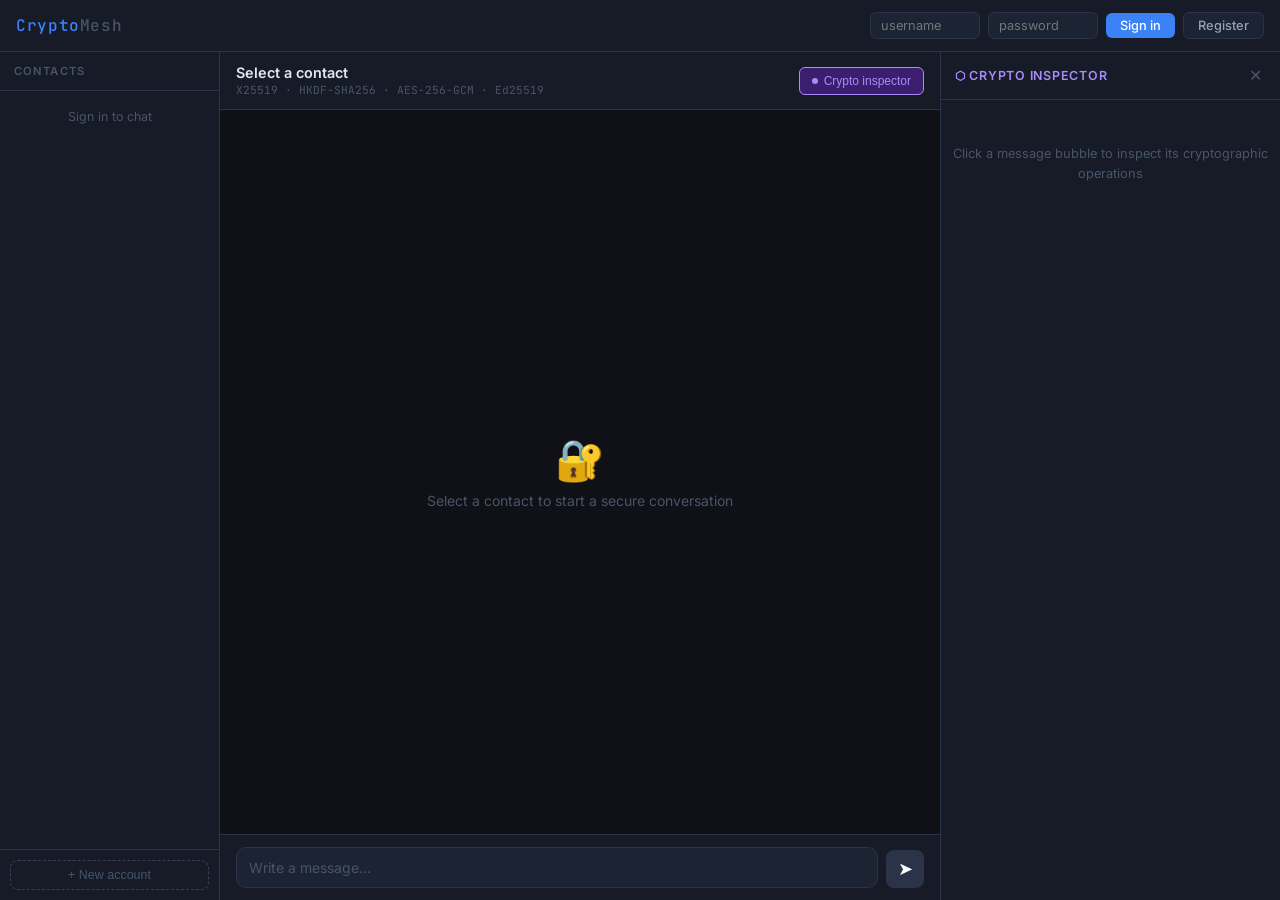
==== static/index.html @ d724ac61 "Added secure messaging with end-to-end encryption: user registration/login, encrypted message exchan" ====
<!doctype html>
<html lang="en">
  <head>
    <meta charset="UTF-8" />
    <meta name="viewport" content="width=device-width, initial-scale=1.0" />
    <title>CryptoMesh</title>
    <link rel="preconnect" href="https://fonts.googleapis.com" />
    <link
      href="https://fonts.googleapis.com/css2?family=Inter:wght@400;500;600&family=JetBrains+Mono:wght@400;500&display=swap"
      rel="stylesheet"
    />
    <link rel="stylesheet" href="/static/css/style.css" />
  </head>
  <body>
    <div class="topbar">
      <div class="logo">Crypto<em>Mesh</em></div>
      <div class="auth-area" id="auth-login">
        <input type="text" id="login-user" placeholder="username" />
        <input type="password" id="login-pass" placeholder="password" />
        <button class="btn btn-blue" onclick="doLogin()">Sign in</button>
        <button class="btn btn-ghost" onclick="openRegModal()">Register</button>
      </div>
      <div class="auth-area" id="auth-logged" style="display: none">
        <span
          class="user-badge"
          id="user-badge"
          style="display: inline-block"
        ></span>
        <button class="btn btn-ghost" onclick="doLogout()">Sign out</button>
      </div>
    </div>

    <div class="shell">
      <div class="sidebar">
        <div class="sidebar-header"><h3>Contacts</h3></div>
        <div class="user-list" id="user-list">
          <div
            style="
              color: var(--text3);
              font-size: 0.78rem;
              padding: 10px;
              text-align: center;
            "
          >
            Sign in to chat
          </div>
        </div>
        <div class="sidebar-footer">
          <button class="new-user-btn" onclick="openRegModal()">
            + New account
          </button>
        </div>
      </div>

      <div class="chat-area">
        <div class="chat-header">
          <div>
            <div class="chat-title" id="chat-title">Select a contact</div>
            <div class="chat-subtitle" id="chat-subtitle">
              X25519 · HKDF-SHA256 · AES-256-GCM · Ed25519
            </div>
          </div>
          <button class="btn-inspector" onclick="toggleInspector()">
            <span class="dot"></span> Crypto inspector
          </button>
        </div>

        <div class="messages" id="messages">
          <div class="empty-chat">
            <div class="icon">🔐</div>
            <p>Select a contact to start a secure conversation</p>
          </div>
        </div>

        <div class="compose">
          <textarea
            id="compose-input"
            placeholder="Write a message…"
            rows="1"
            disabled
            onkeydown="
              if (event.key === 'Enter' && !event.shiftKey) {
                event.preventDefault();
                doSend();
              }
            "
            oninput="
              this.style.height = 'auto';
              this.style.height = this.scrollHeight + 'px';
            "
          ></textarea>
          <button class="btn-send" id="btn-send" onclick="doSend()" disabled>
            ➤
          </button>
        </div>
      </div>

      <div class="inspector" id="inspector">
        <div class="inspector-header">
          <h3>⬡ Crypto inspector</h3>
          <button class="btn-close-inspector" onclick="toggleInspector()">
            ✕
          </button>
        </div>
        <div class="inspector-body" id="inspector-body">
          <div class="insp-placeholder">
            Click a message bubble to inspect its cryptographic operations
          </div>
        </div>
      </div>
    </div>

    <div class="modal-overlay" id="reg-modal">
      <div class="modal">
        <h3>Create account</h3>
        <div class="alert alert-err" id="reg-err"></div>
        <div class="alert alert-ok" id="reg-ok"></div>
        <div class="field">
          <label>Username</label
          ><input type="text" id="reg-user" placeholder="alice" />
        </div>
        <div class="field">
          <label>Password</label
          ><input type="password" id="reg-pass" placeholder="••••••••" />
        </div>
        <div class="modal-actions">
          <button class="btn btn-blue" onclick="doRegister()" style="flex: 1">
            Register
          </button>
          <button class="btn btn-ghost" onclick="closeRegModal()">
            Cancel
          </button>
        </div>
      </div>
    </div>

    <script src="/static/js/app.js"></script>
  </body>
</html>
---- static/css/style.css ----
*,
*::before,
*::after {
  box-sizing: border-box;
  margin: 0;
  padding: 0;
}

:root {
  --bg: #0f1117;
  --surface: #161b27;
  --card: #1c2333;
  --border: #2a3347;
  --border2: #364057;
  --accent: #3b82f6;
  --accent-dim: #1e3a5f;
  --green: #22c55e;
  --green-dim: #14532d;
  --amber: #f59e0b;
  --red: #ef4444;
  --purple: #a78bfa;
  --purple-dim: #3b1f6e;
  --text: #e2e8f0;
  --text2: #94a3b8;
  --text3: #475569;
  --mono: "JetBrains Mono", monospace;
  --sans: "Inter", sans-serif;
  --radius: 10px;
}

body {
  font-family: var(--sans);
  background: var(--bg);
  color: var(--text);
  height: 100vh;
  display: flex;
  flex-direction: column;
  overflow: hidden;
}

/* ── top bar ── */
.topbar {
  display: flex;
  align-items: center;
  justify-content: space-between;
  padding: 0 1rem;
  height: 52px;
  border-bottom: 1px solid var(--border);
  background: var(--surface);
  flex-shrink: 0;
}
.logo {
  font-family: var(--mono);
  font-size: 1rem;
  font-weight: 500;
  color: var(--accent);
  letter-spacing: 0.04em;
}
.logo em {
  color: var(--text3);
  font-style: normal;
}

.auth-area {
  display: flex;
  gap: 8px;
  align-items: center;
}
.auth-area input {
  background: var(--card);
  border: 1px solid var(--border);
  border-radius: 6px;
  color: var(--text);
  font-family: var(--sans);
  font-size: 0.8rem;
  padding: 5px 10px;
  outline: none;
  width: 110px;
}
.auth-area input:focus {
  border-color: var(--accent);
}
.btn {
  padding: 5px 14px;
  border-radius: 6px;
  border: none;
  font-family: var(--sans);
  font-size: 0.8rem;
  font-weight: 500;
  cursor: pointer;
  transition: all 0.15s;
}
.btn-blue {
  background: var(--accent);
  color: #fff;
}
.btn-blue:hover {
  background: #2563eb;
}
.btn-ghost {
  background: var(--card);
  color: var(--text2);
  border: 1px solid var(--border);
}
.btn-ghost:hover {
  color: var(--text);
  border-color: var(--border2);
}
.btn:disabled {
  opacity: 0.4;
  cursor: not-allowed;
}

.user-badge {
  font-family: var(--mono);
  font-size: 0.72rem;
  padding: 4px 10px;
  border-radius: 20px;
  background: var(--accent-dim);
  color: var(--accent);
  border: 1px solid var(--accent);
  display: none;
}

/* ── shell ── */
.shell {
  flex: 1;
  display: flex;
  overflow: hidden;
}

/* ── left sidebar: user list ── */
.sidebar {
  width: 220px;
  border-right: 1px solid var(--border);
  display: flex;
  flex-direction: column;
  background: var(--surface);
  flex-shrink: 0;
}
.sidebar-header {
  padding: 12px 14px;
  border-bottom: 1px solid var(--border);
}
.sidebar-header h3 {
  font-size: 0.7rem;
  font-weight: 600;
  letter-spacing: 0.1em;
  text-transform: uppercase;
  color: var(--text3);
}
.user-list {
  flex: 1;
  overflow-y: auto;
  padding: 8px;
}
.user-item {
  display: flex;
  align-items: center;
  gap: 10px;
  padding: 9px 10px;
  border-radius: 8px;
  cursor: pointer;
  transition: background 0.1s;
  border: 1px solid transparent;
}
.user-item:hover {
  background: var(--card);
}
.user-item.active {
  background: var(--accent-dim);
  border-color: rgba(59, 130, 246, 0.3);
}
.user-item.active .uname {
  color: var(--accent);
}
.avatar {
  width: 34px;
  height: 34px;
  border-radius: 50%;
  display: flex;
  align-items: center;
  justify-content: center;
  font-weight: 600;
  font-size: 0.75rem;
  flex-shrink: 0;
}
.uname {
  font-size: 0.82rem;
  font-weight: 500;
}
.ustatus {
  font-size: 0.65rem;
  color: var(--text3);
}

.sidebar-footer {
  padding: 10px;
  border-top: 1px solid var(--border);
}
.new-user-btn {
  width: 100%;
  padding: 7px;
  border: 1px dashed var(--border2);
  border-radius: 8px;
  background: none;
  color: var(--text3);
  font-size: 0.78rem;
  cursor: pointer;
  transition: all 0.15s;
}
.new-user-btn:hover {
  color: var(--text);
  border-color: var(--accent);
}

/* ── chat area ── */
.chat-area {
  flex: 1;
  display: flex;
  flex-direction: column;
  overflow: hidden;
}

.chat-header {
  padding: 12px 16px;
  border-bottom: 1px solid var(--border);
  display: flex;
  align-items: center;
  justify-content: space-between;
  background: var(--surface);
  flex-shrink: 0;
}
.chat-title {
  font-size: 0.9rem;
  font-weight: 600;
}
.chat-subtitle {
  font-size: 0.7rem;
  color: var(--text3);
  margin-top: 2px;
  font-family: var(--mono);
}

.btn-inspector {
  display: flex;
  align-items: center;
  gap: 6px;
  padding: 6px 12px;
  border-radius: 6px;
  border: 1px solid var(--purple);
  background: var(--purple-dim);
  color: var(--purple);
  font-size: 0.75rem;
  font-weight: 500;
  cursor: pointer;
  transition: all 0.15s;
}
.btn-inspector:hover {
  background: rgba(167, 139, 250, 0.2);
}
.btn-inspector .dot {
  width: 6px;
  height: 6px;
  border-radius: 50%;
  background: var(--purple);
}

.messages {
  flex: 1;
  overflow-y: auto;
  padding: 16px;
  display: flex;
  flex-direction: column;
  gap: 10px;
}

/* ── message bubbles ── */
.msg-row {
  display: flex;
  gap: 8px;
  max-width: 75%;
}
.msg-row.sent {
  align-self: flex-end;
  flex-direction: row-reverse;
}
.msg-row.received {
  align-self: flex-start;
}

.bubble-avatar {
  width: 28px;
  height: 28px;
  border-radius: 50%;
  font-size: 0.65rem;
  font-weight: 600;
  display: flex;
  align-items: center;
  justify-content: center;
  flex-shrink: 0;
  align-self: flex-end;
}

.bubble-wrap {
  display: flex;
  flex-direction: column;
  gap: 3px;
}
.msg-row.sent .bubble-wrap {
  align-items: flex-end;
}

.bubble {
  padding: 9px 13px;
  border-radius: 16px;
  font-size: 0.875rem;
  line-height: 1.5;
  position: relative;
  cursor: pointer;
  transition: opacity 0.15s;
}
.bubble:hover {
  opacity: 0.9;
}
.msg-row.sent .bubble {
  background: var(--accent);
  color: #fff;
  border-bottom-right-radius: 4px;
}
.msg-row.received .bubble {
  background: var(--card);
  color: var(--text);
  border: 1px solid var(--border);
  border-bottom-left-radius: 4px;
}

.bubble-meta {
  display: flex;
  align-items: center;
  gap: 6px;
}
.bubble-time {
  font-size: 0.62rem;
  color: var(--text3);
}
.sig-ok {
  font-size: 0.6rem;
  color: var(--green);
  font-family: var(--mono);
}
.sig-bad {
  font-size: 0.6rem;
  color: var(--red);
  font-family: var(--mono);
}
.crypto-hint {
  font-size: 0.6rem;
  color: var(--text3);
  font-family: var(--mono);
}

/* ── compose ── */
.compose {
  padding: 12px 16px;
  border-top: 1px solid var(--border);
  display: flex;
  gap: 8px;
  align-items: flex-end;
  background: var(--surface);
  flex-shrink: 0;
}
.compose textarea {
  flex: 1;
  background: var(--card);
  border: 1px solid var(--border);
  border-radius: 10px;
  color: var(--text);
  font-family: var(--sans);
  font-size: 0.875rem;
  padding: 9px 12px;
  outline: none;
  resize: none;
  min-height: 40px;
  max-height: 120px;
  line-height: 1.5;
}
.compose textarea:focus {
  border-color: var(--accent);
}
.compose textarea::placeholder {
  color: var(--text3);
}
.btn-send {
  width: 38px;
  height: 38px;
  border-radius: 8px;
  border: none;
  background: var(--accent);
  color: #fff;
  cursor: pointer;
  font-size: 1.1rem;
  display: flex;
  align-items: center;
  justify-content: center;
  transition: background 0.15s;
  flex-shrink: 0;
}
.btn-send:hover {
  background: #2563eb;
}
.btn-send:disabled {
  background: var(--border);
  cursor: not-allowed;
}

.empty-chat {
  flex: 1;
  display: flex;
  flex-direction: column;
  align-items: center;
  justify-content: center;
  gap: 8px;
  color: var(--text3);
}
.empty-chat .icon {
  font-size: 2.5rem;
}
.empty-chat p {
  font-size: 0.875rem;
}

/* ── inspector panel ── */
.inspector {
  width: 340px;
  border-left: 1px solid var(--border);
  background: var(--surface);
  display: flex;
  flex-direction: column;
  overflow: hidden;
  transition: width 0.2s ease;
}
.inspector.hidden {
  width: 0;
  overflow: hidden;
  border: none;
}

.inspector-header {
  padding: 12px 14px;
  border-bottom: 1px solid var(--border);
  display: flex;
  align-items: center;
  justify-content: space-between;
  flex-shrink: 0;
}
.inspector-header h3 {
  font-size: 0.78rem;
  font-weight: 600;
  color: var(--purple);
  letter-spacing: 0.06em;
  text-transform: uppercase;
}
.btn-close-inspector {
  background: none;
  border: none;
  color: var(--text3);
  cursor: pointer;
  font-size: 1rem;
  padding: 2px 4px;
  border-radius: 4px;
}
.btn-close-inspector:hover {
  color: var(--text);
  background: var(--card);
}

.inspector-body {
  flex: 1;
  overflow-y: auto;
  padding: 12px;
}

.insp-placeholder {
  color: var(--text3);
  font-size: 0.8rem;
  text-align: center;
  margin-top: 2rem;
  line-height: 1.6;
}

.insp-section {
  margin-bottom: 14px;
}
.insp-label {
  font-size: 0.62rem;
  font-weight: 600;
  letter-spacing: 0.1em;
  text-transform: uppercase;
  color: var(--text3);
  margin-bottom: 6px;
}

.step-item {
  padding: 8px 10px;
  background: var(--card);
  border-radius: 7px;
  margin-bottom: 6px;
  border-left: 3px solid var(--border2);
  animation: fadeUp 0.25s ease forwards;
  opacity: 0;
}
.step-item.dh {
  border-left-color: var(--green);
}
.step-item.kdf {
  border-left-color: var(--accent);
}
.step-item.enc {
  border-left-color: var(--purple);
}
.step-item.sig {
  border-left-color: var(--amber);
}
.step-item.auth {
  border-left-color: var(--red);
}
.step-item.save {
  border-left-color: var(--text3);
}

@keyframes fadeUp {
  from {
    opacity: 0;
    transform: translateY(6px);
  }
  to {
    opacity: 1;
    transform: none;
  }
}

.step-name {
  font-size: 0.78rem;
  font-weight: 500;
  margin-bottom: 4px;
}
.step-detail {
  font-family: var(--mono);
  font-size: 0.65rem;
  color: var(--text2);
  word-break: break-all;
  line-height: 1.55;
}

.tag {
  display: inline-block;
  font-family: var(--mono);
  font-size: 0.58rem;
  padding: 1px 6px;
  border-radius: 4px;
  margin-right: 4px;
}
.tag-dh {
  background: rgba(34, 197, 94, 0.12);
  color: var(--green);
}
.tag-enc {
  background: rgba(167, 139, 250, 0.12);
  color: var(--purple);
}
.tag-sig {
  background: rgba(245, 158, 11, 0.12);
  color: var(--amber);
}
.tag-kdf {
  background: rgba(59, 130, 246, 0.12);
  color: var(--accent);
}

.algo-badge {
  font-family: var(--mono);
  font-size: 0.65rem;
  padding: 5px 9px;
  background: var(--card);
  border: 1px solid var(--border);
  border-radius: 6px;
  color: var(--text2);
  word-break: break-all;
  line-height: 1.6;
}

/* ── register modal ── */
.modal-overlay {
  position: fixed;
  inset: 0;
  background: rgba(0, 0, 0, 0.6);
  display: flex;
  align-items: center;
  justify-content: center;
  z-index: 100;
  display: none;
}
.modal-overlay.show {
  display: flex;
}
.modal {
  background: var(--surface);
  border: 1px solid var(--border);
  border-radius: 14px;
  padding: 1.5rem;
  width: 340px;
}
.modal h3 {
  font-size: 1rem;
  font-weight: 600;
  margin-bottom: 1rem;
}
.field {
  margin-bottom: 0.85rem;
}
.field label {
  display: block;
  font-size: 0.72rem;
  color: var(--text3);
  margin-bottom: 4px;
  font-weight: 500;
}
.field input {
  width: 100%;
  background: var(--card);
  border: 1px solid var(--border);
  border-radius: 7px;
  color: var(--text);
  font-family: var(--sans);
  font-size: 0.85rem;
  padding: 7px 11px;
  outline: none;
}
.field input:focus {
  border-color: var(--accent);
}
.modal-actions {
  display: flex;
  gap: 8px;
  margin-top: 1.1rem;
}
.alert {
  padding: 7px 10px;
  border-radius: 6px;
  font-size: 0.78rem;
  margin-bottom: 0.75rem;
  display: none;
}
.alert.show {
  display: block;
}
.alert-err {
  background: rgba(239, 68, 68, 0.1);
  border: 1px solid var(--red);
  color: var(--red);
}
.alert-ok {
  background: rgba(34, 197, 94, 0.1);
  border: 1px solid var(--green);
  color: var(--green);
}

/* scrollbar */
::-webkit-scrollbar {
  width: 5px;
}
::-webkit-scrollbar-track {
  background: transparent;
}
::-webkit-scrollbar-thumb {
  background: var(--border2);
  border-radius: 4px;
}
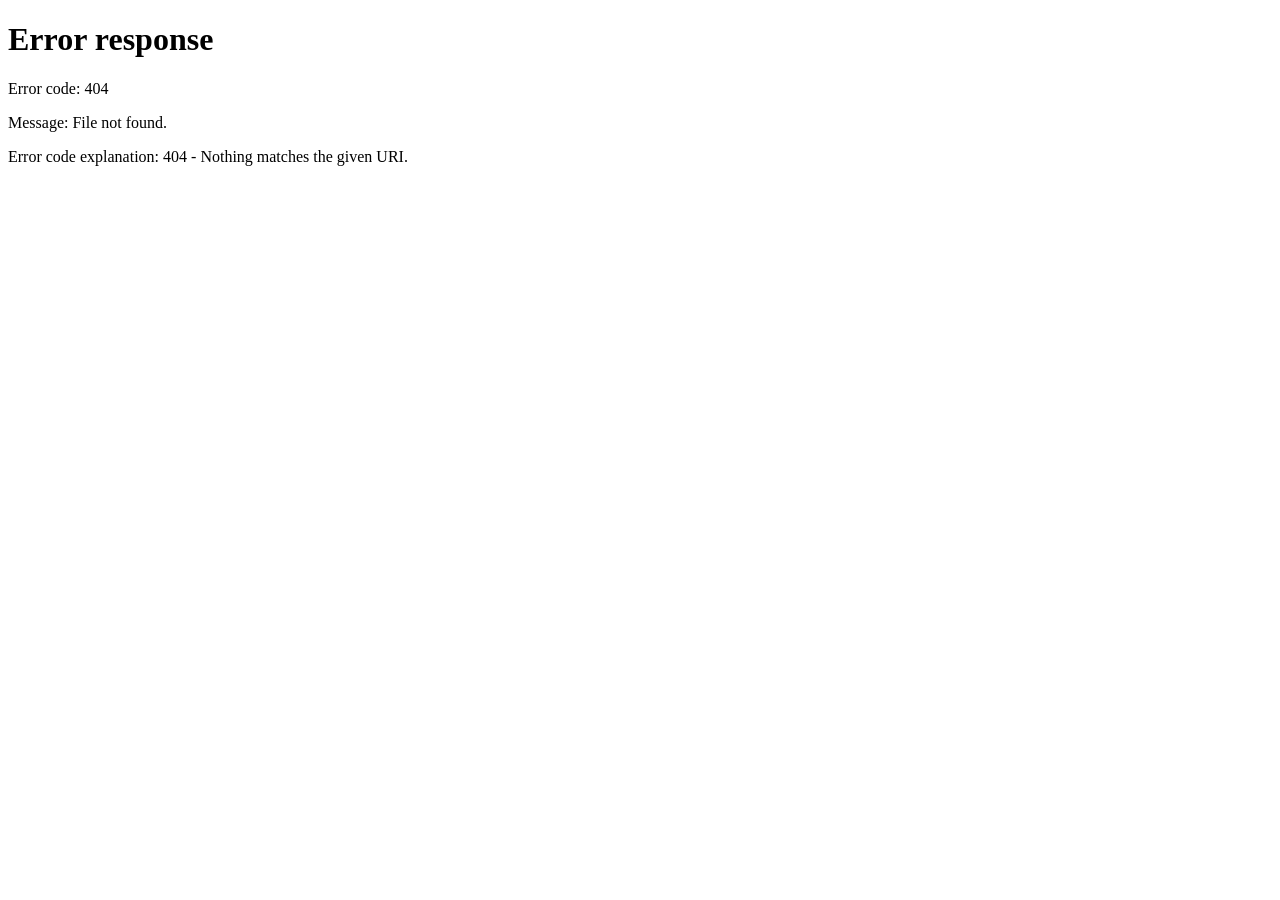
==== commit d0db0db7: "add login and registration pages with authentication logic" ====
--- a/static/index.html
+++ b/static/index.html
@@ -14,13 +14,7 @@
   <body>
     <div class="topbar">
       <div class="logo">Crypto<em>Mesh</em></div>
-      <div class="auth-area" id="auth-login">
-        <input type="text" id="login-user" placeholder="username" />
-        <input type="password" id="login-pass" placeholder="password" />
-        <button class="btn btn-blue" onclick="doLogin()">Sign in</button>
-        <button class="btn btn-ghost" onclick="openRegModal()">Register</button>
-      </div>
-      <div class="auth-area" id="auth-logged" style="display: none">
+      <div class="auth-area">
         <span
           class="user-badge"
           id="user-badge"
@@ -33,20 +27,12 @@
     <div class="shell">
       <div class="sidebar">
         <div class="sidebar-header"><h3>Contacts</h3></div>
-        <div class="user-list" id="user-list">
-          <div
-            style="
-              color: var(--text3);
-              font-size: 0.78rem;
-              padding: 10px;
-              text-align: center;
-            "
+        <div class="user-list" id="user-list"></div>
+        <div class="sidebar-footer">
+          <button
+            class="new-user-btn"
+            onclick="window.location.href = '/register'"
           >
-            Sign in to chat
-          </div>
-        </div>
-        <div class="sidebar-footer">
-          <button class="new-user-btn" onclick="openRegModal()">
             + New account
           </button>
         </div>
@@ -56,8 +42,8 @@
         <div class="chat-header">
           <div>
             <div class="chat-title" id="chat-title">Select a contact</div>
-            <div class="chat-subtitle" id="chat-subtitle">
-              X25519 · HKDF-SHA256 · AES-256-GCM · Ed25519
+            <div class="chat-subtitle">
+              DH (RFC 3526) · STS · RSA-PSS · AES-256-GCM
             </div>
           </div>
           <button class="btn-inspector" onclick="toggleInspector()">
@@ -110,30 +96,6 @@
       </div>
     </div>
 
-    <div class="modal-overlay" id="reg-modal">
-      <div class="modal">
-        <h3>Create account</h3>
-        <div class="alert alert-err" id="reg-err"></div>
-        <div class="alert alert-ok" id="reg-ok"></div>
-        <div class="field">
-          <label>Username</label
-          ><input type="text" id="reg-user" placeholder="alice" />
-        </div>
-        <div class="field">
-          <label>Password</label
-          ><input type="password" id="reg-pass" placeholder="••••••••" />
-        </div>
-        <div class="modal-actions">
-          <button class="btn btn-blue" onclick="doRegister()" style="flex: 1">
-            Register
-          </button>
-          <button class="btn btn-ghost" onclick="closeRegModal()">
-            Cancel
-          </button>
-        </div>
-      </div>
-    </div>
-
     <script src="/static/js/app.js"></script>
   </body>
 </html>
